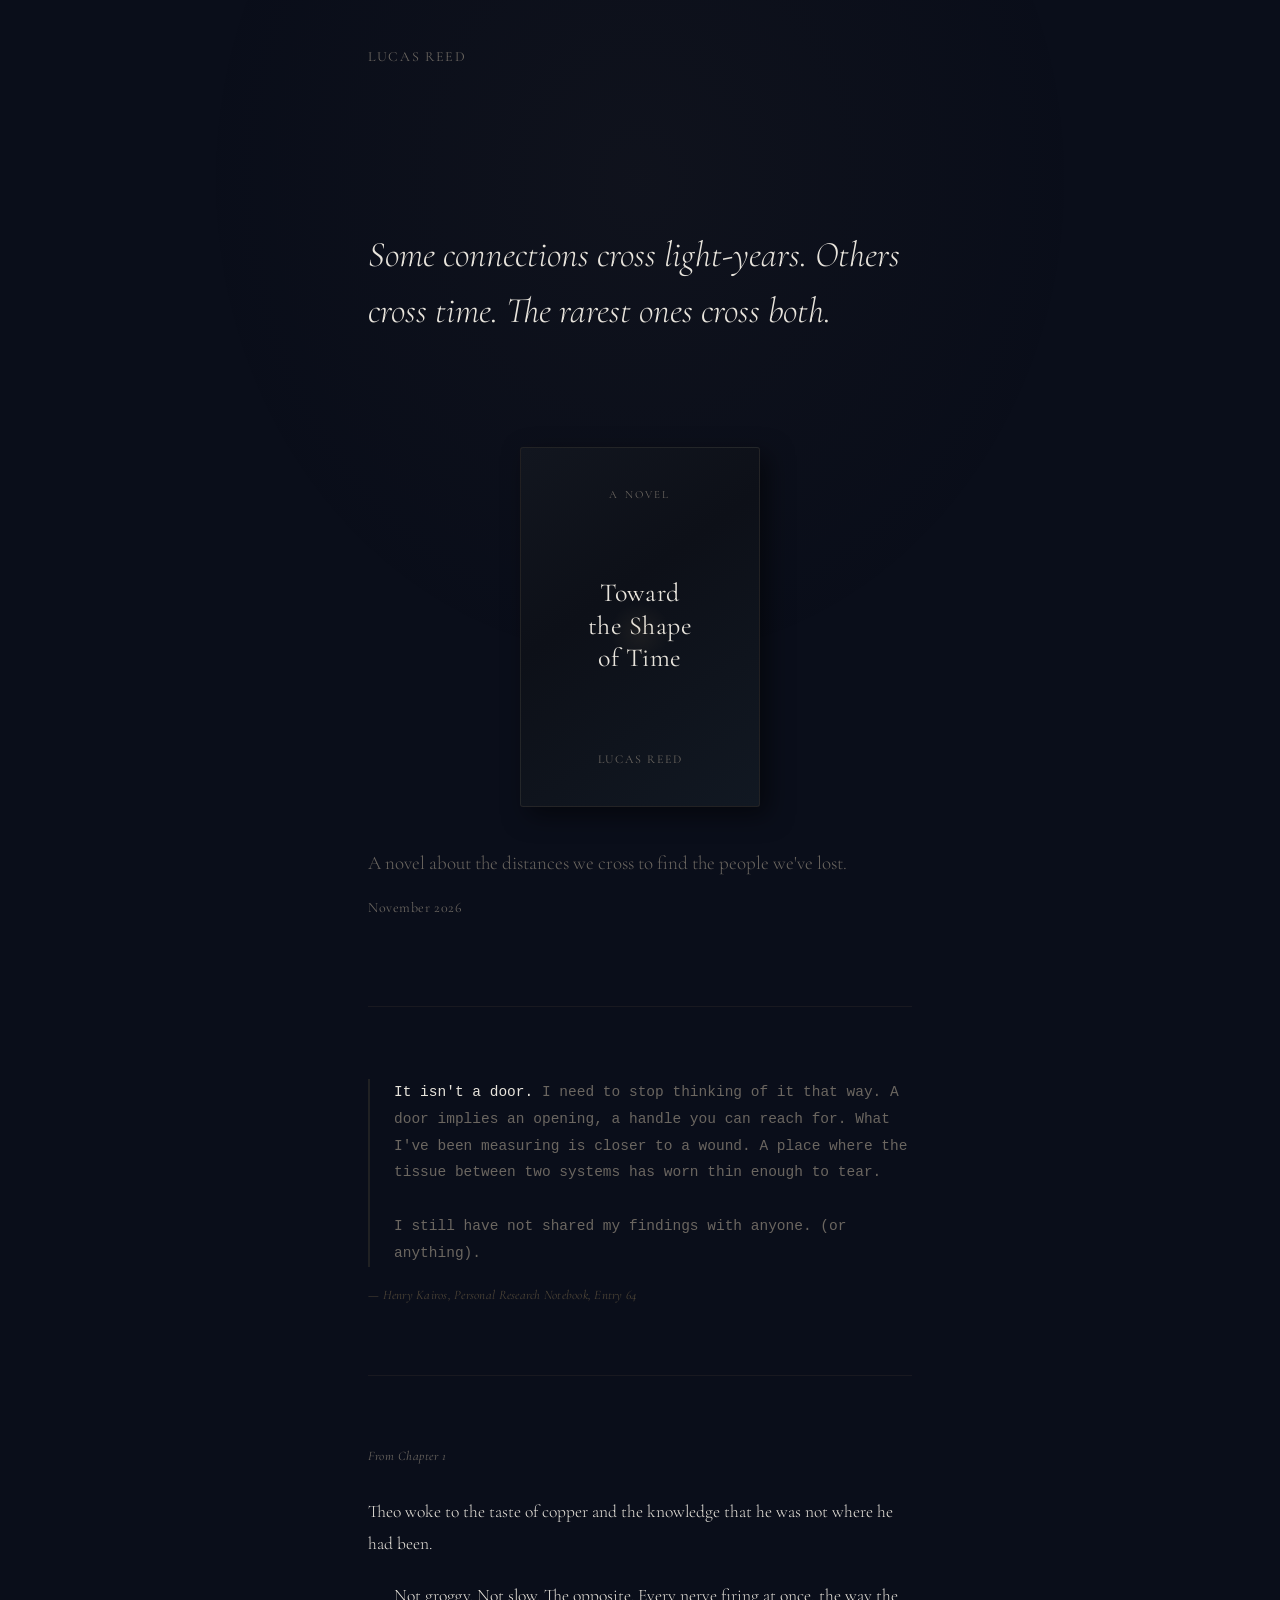
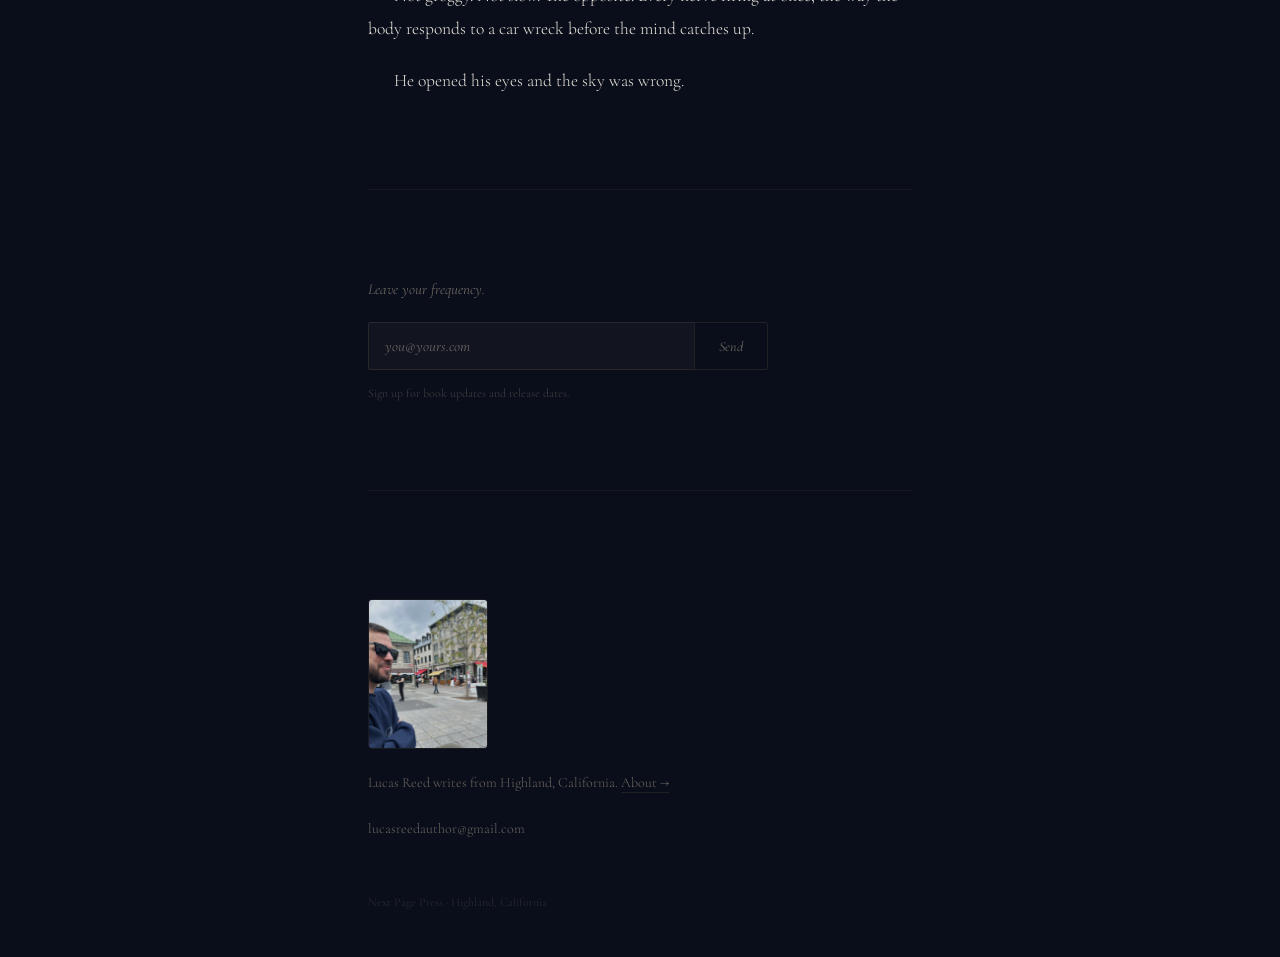
==== index.html @ d23e8638 "Remove chapter 1, update release to November 2026" ====
<!DOCTYPE html>
<html lang="en">
<head>
<meta charset="UTF-8">
<meta name="viewport" content="width=device-width, initial-scale=1.0">
<title>Lucas Reed</title>
<meta name="description" content="Toward the Shape of Time. A novel about the distances we cross to find the people we've lost. Coming November 2026.">
<meta property="og:title" content="Lucas Reed — Toward the Shape of Time">
<meta property="og:description" content="A novel about the distances we cross to find the people we've lost.">
<meta property="og:type" content="website">
<meta property="og:url" content="https://www.lucasreedbooks.com">
<link rel="icon" href="favicon.ico">
<!-- Google Analytics -->
<script async src="https://www.googletagmanager.com/gtag/js?id=G-XXXXXXXXXX"></script>
<script>window.dataLayer=window.dataLayer||[];function gtag(){dataLayer.push(arguments)}gtag('js',new Date());gtag('config','G-XXXXXXXXXX');</script>
<link rel="preconnect" href="https://fonts.googleapis.com">
<link href="https://fonts.googleapis.com/css2?family=Cormorant+Garamond:ital,wght@0,300;0,400;0,500;0,600;1,300;1,400&display=swap" rel="stylesheet">
<style>
*{margin:0;padding:0;box-sizing:border-box}
:root{
  --bg:#0a0e1a;
  --text:#e8e4dc;
  --dim:#6b6660;
  --glow:rgba(201,169,110,.4);
  --serif:'Cormorant Garamond',Georgia,'Times New Roman',serif;
}
html{scroll-behavior:smooth}
body{
  background:var(--bg);
  color:var(--text);
  font-family:var(--serif);
  -webkit-font-smoothing:antialiased;
  min-height:100vh;
  overflow-x:hidden;
}

/* The sky — a faint radial warmth, like light pollution from a desert town */
body::before{
  content:'';
  position:fixed;
  inset:0;
  background:radial-gradient(ellipse at 50% 20%, rgba(201,169,110,.03) 0%, transparent 50%);
  pointer-events:none;
  z-index:0;
}

.page{
  position:relative;
  z-index:1;
  max-width:600px;
  margin:0 auto;
  padding:0 28px;
}

/* Signature — small, top-left, like it's written on the page */
.sig{
  padding:48px 0 0;
  font-size:14px;
  font-weight:400;
  letter-spacing:.12em;
  text-transform:uppercase;
  color:var(--dim);
}

/* The opening — arrives slowly */
.opening{
  padding:18vh 0 12vh;
}
.opening p{
  font-size:clamp(24px,3.8vw,36px);
  font-weight:300;
  font-style:italic;
  line-height:1.55;
  color:var(--text);
  opacity:0;
  transform:translateY(16px);
  animation:arrive 1.8s ease forwards;
}
@keyframes arrive{
  to{opacity:1;transform:translateY(0)}
}

/* The book — one sentence */
.book{
  padding:0 0 10vh;
}
.book-title{
  font-size:clamp(18px,2.4vw,22px);
  font-weight:500;
  letter-spacing:.06em;
  margin-bottom:16px;
  color:var(--text);
}
.book-line{
  font-size:clamp(16px,2vw,19px);
  font-weight:300;
  line-height:1.7;
  color:var(--dim);
}
.book-date{
  margin-top:20px;
  font-size:14px;
  font-weight:400;
  color:var(--dim);
  letter-spacing:.04em;
}

/* The fragment — Henry's notebook, found like a page left behind */
.fragment{
  padding:8vh 0;
  border-top:1px solid rgba(201,169,110,.08);
}
.notebook{
  font-family:'Courier New',Courier,monospace;
  font-size:clamp(12.5px,1.6vw,14.5px);
  line-height:1.85;
  color:var(--dim);
  padding-left:24px;
  border-left:2px solid rgba(201,169,110,.12);
  opacity:0;
  animation:arrive 2s ease 0.6s forwards;
}
.notebook em{
  font-style:normal;
  color:var(--text);
}
.notebook-attr{
  margin-top:20px;
  font-family:var(--serif);
  font-size:13px;
  font-style:italic;
  color:rgba(201,169,110,.35);
  letter-spacing:.02em;
}

/* The cover mockup */
.book-cover{
  display:flex;
  justify-content:center;
  margin-bottom:40px;
}
.cover-mock{
  width:240px;
  height:360px;
  background:linear-gradient(145deg, #12161f 0%, #0d1018 40%, #111822 100%);
  border:1px solid rgba(201,169,110,.1);
  border-radius:3px;
  display:flex;
  flex-direction:column;
  justify-content:center;
  align-items:center;
  text-align:center;
  padding:32px 24px;
  position:relative;
  overflow:hidden;
  box-shadow:8px 8px 24px rgba(0,0,0,.5), -2px -2px 8px rgba(201,169,110,.02);
}
.cover-top{
  font-size:11px;
  letter-spacing:.2em;
  text-transform:uppercase;
  color:var(--dim);
  margin-bottom:auto;
  padding-top:8px;
}
.cover-title{
  font-family:var(--serif);
  font-size:26px;
  font-weight:400;
  line-height:1.25;
  color:var(--text);
  letter-spacing:.02em;
}
.cover-author{
  font-size:12px;
  letter-spacing:.15em;
  text-transform:uppercase;
  color:var(--dim);
  margin-top:auto;
  padding-bottom:8px;
}
.cover-glow{
  position:absolute;
  bottom:40%;
  left:50%;
  transform:translateX(-50%);
  width:60px;
  height:60px;
  background:radial-gradient(circle, rgba(201,169,110,.08) 0%, transparent 70%);
  border-radius:50%;
  pointer-events:none;
}

/* The chapter — a taste */
.chapter{
  padding:8vh 0;
  border-top:1px solid rgba(201,169,110,.08);
}
.chapter-label{
  font-size:13px;
  font-style:italic;
  color:var(--dim);
  margin-bottom:32px;
  letter-spacing:.04em;
}
.chapter-text p{
  font-size:clamp(15px,1.9vw,17.5px);
  font-weight:300;
  line-height:1.85;
  color:var(--text);
  margin-bottom:20px;
  text-indent:1.5em;
}
.chapter-text p:first-child{
  text-indent:0;
}

/* The signal — email field */
.signal{
  padding:10vh 0;
  border-top:1px solid rgba(201,169,110,.08);
}
.signal-prompt{
  font-size:15px;
  font-style:italic;
  color:var(--dim);
  margin-bottom:24px;
}
.signal-form{
  display:flex;
  gap:0;
  max-width:400px;
}
.signal-form input{
  flex:1;
  padding:14px 16px;
  background:rgba(212,207,199,.04);
  border:1px solid rgba(201,169,110,.12);
  border-right:none;
  color:var(--text);
  font-family:var(--serif);
  font-size:15px;
  outline:none;
  border-radius:2px 0 0 2px;
  transition:border-color .3s;
}
.signal-form input::placeholder{
  color:var(--dim);
  font-style:italic;
}
.signal-form input:focus{
  border-color:var(--glow);
}
.signal-form button{
  padding:14px 24px;
  background:transparent;
  border:1px solid rgba(201,169,110,.12);
  color:var(--dim);
  font-family:var(--serif);
  font-size:14px;
  font-style:italic;
  cursor:pointer;
  border-radius:0 2px 2px 0;
  transition:all .3s;
  white-space:nowrap;
}
.signal-form button:hover{
  color:var(--text);
  border-color:var(--glow);
  background:rgba(201,169,110,.04);
}
.signal-note{
  margin-top:16px;
  font-size:12px;
  color:var(--dim);
  opacity:.5;
}

/* The ground — name and origin */
.ground{
  padding:12vh 0 6vh;
  border-top:1px solid rgba(201,169,110,.08);
}
.ground p{
  font-size:14px;
  font-weight:300;
  color:var(--dim);
  line-height:1.8;
}
.ground a{
  color:var(--dim);
  text-decoration:none;
  transition:color .3s;
}
.ground a:hover{
  color:var(--glow);
}

.author-photo{
  width:120px;
  height:150px;
  border-radius:4px;
  object-fit:cover;
  object-position:top;
  margin-bottom:16px;
  border:1px solid rgba(201,169,110,.1);
  opacity:.85;
}

/* Imprint */
.imprint{
  padding:0 0 48px;
  font-size:12px;
  color:var(--dim);
  opacity:.3;
}
.imprint a{
  color:var(--dim);
  text-decoration:none;
  transition:color .3s;
}
.imprint a:hover{
  color:var(--text);
  opacity:1;
}

/* Stars — subtle, a few fixed points of light */
.star{
  position:fixed;
  width:1px;
  height:1px;
  background:var(--text);
  border-radius:50%;
  opacity:0;
  animation:twinkle var(--d) ease-in-out infinite;
  pointer-events:none;
  z-index:0;
}
@keyframes twinkle{
  0%,100%{opacity:0}
  50%{opacity:var(--o)}
}

@media(max-width:600px){
  .page{padding:0 22px}
  .opening{padding:14vh 0 10vh}
  .sig{padding-top:32px}
  .notebook{padding-left:16px}
}
</style>
</head>
<body>

<!-- A few stars. Not many. Just enough to notice. -->
<div class="star" style="top:12%;left:23%;--d:4.2s;--o:.15"></div>
<div class="star" style="top:8%;left:67%;--d:5.8s;--o:.2"></div>
<div class="star" style="top:34%;left:82%;--d:3.9s;--o:.1"></div>
<div class="star" style="top:56%;left:11%;--d:6.5s;--o:.12"></div>
<div class="star" style="top:71%;left:91%;--d:4.7s;--o:.18"></div>
<div class="star" style="top:19%;left:45%;--d:7.1s;--o:.08"></div>
<div class="star" style="top:88%;left:34%;--d:5.3s;--o:.14"></div>
<div class="star" style="top:43%;left:56%;--d:8.2s;--o:.06"></div>

<div class="page">

  <div class="sig">Lucas Reed</div>

  <div class="opening">
    <p>Some connections cross light-years. Others cross time. The rarest ones cross both.</p>
  </div>

  <div class="book">
    <div class="book-cover">
      <div class="cover-mock">
        <div class="cover-top">A Novel</div>
        <div class="cover-title">Toward<br>the Shape<br>of Time</div>
        <div class="cover-author">Lucas Reed</div>
        <div class="cover-glow"></div>
      </div>
    </div>
    <div class="book-line">A novel about the distances we cross to find the people we've lost.</div>
    <div class="book-date">November 2026</div>
  </div>

  <div class="fragment">
    <div class="notebook">
      <em>It isn't a door.</em> I need to stop thinking of it that way. A door implies an opening, a handle you can reach for. What I've been measuring is closer to a wound. A place where the tissue between two systems has worn thin enough to tear.<br><br>
      I still have not shared my findings with anyone. (or anything).
    </div>
    <div class="notebook-attr">— Henry Kairos, Personal Research Notebook, Entry 64</div>
  </div>

  <div class="chapter">
    <div class="chapter-label">From Chapter 1</div>
    <div class="chapter-text">
      <p>Theo woke to the taste of copper and the knowledge that he was not where he had been.</p>
      <p>Not groggy. Not slow. The opposite. Every nerve firing at once, the way the body responds to a car wreck before the mind catches up.</p>
      <p>He opened his eyes and the sky was wrong.</p>
    </div>

  </div>

  <div class="signal" id="signal">
    <div class="signal-prompt">Leave your frequency.</div>
    <form class="signal-form" action="https://formspree.io/f/xqeypwqz" method="POST">
      <input type="email" name="email" placeholder="you@yours.com" required>
      <input type="hidden" name="_subject" value="New signal — lucasreedbooks.com">
      <button type="submit">Send</button>
    </form>
    <div class="signal-note">Sign up for book updates and release dates.</div>
  </div>

  <div class="ground">
    <img src="author.jpg" alt="Lucas Reed" class="author-photo">
    <p>Lucas Reed writes from Highland, California. <a href="about.html" style="color:var(--dim);border-bottom:1px solid rgba(201,169,110,.12);text-decoration:none;padding-bottom:1px;transition:all .3s">About &rarr;</a></p>
    <p style="margin-top:20px"><a href="mailto:lucasreedauthor@gmail.com">lucasreedauthor@gmail.com</a></p>
  </div>

  <div class="imprint">
    <a href="https://www.nextpageco.com">Next Page Press</a> · Highland, California
  </div>

</div>

</body>
</html>
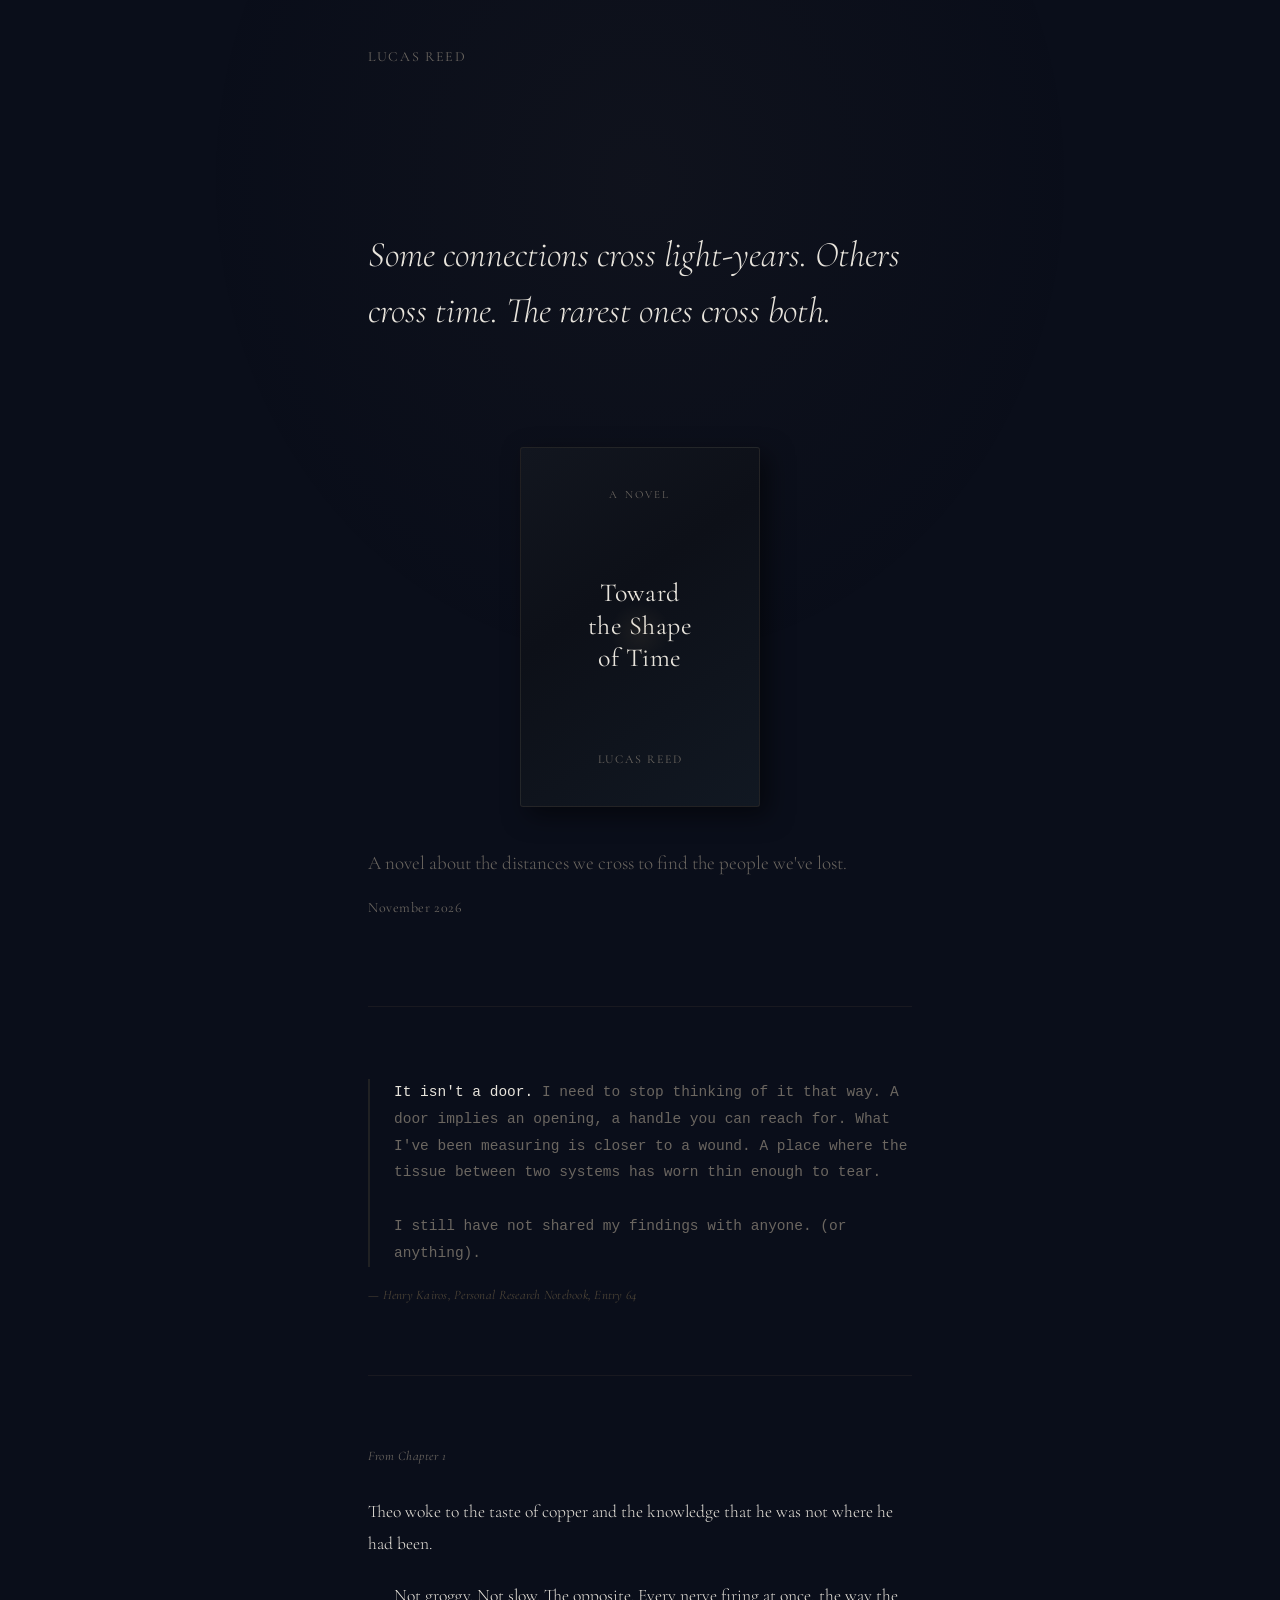
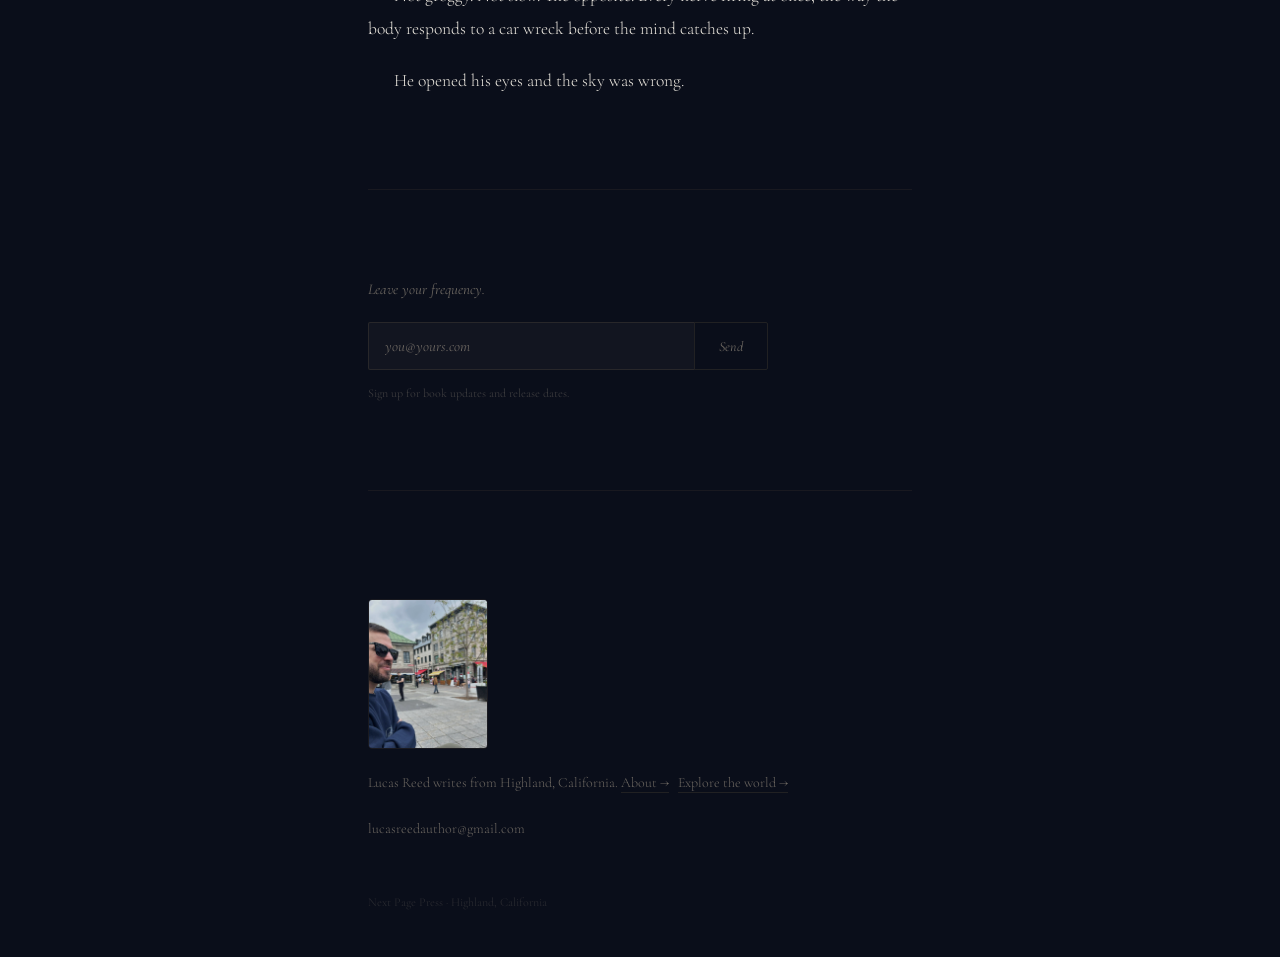
==== commit c950b8f8: "Add Explore the world link to homepage" ====
--- a/index.html
+++ b/index.html
@@ -412,7 +412,7 @@
 
   <div class="ground">
     <img src="author.jpg" alt="Lucas Reed" class="author-photo">
-    <p>Lucas Reed writes from Highland, California. <a href="about.html" style="color:var(--dim);border-bottom:1px solid rgba(201,169,110,.12);text-decoration:none;padding-bottom:1px;transition:all .3s">About &rarr;</a></p>
+    <p>Lucas Reed writes from Highland, California. <a href="about.html" style="color:var(--dim);border-bottom:1px solid rgba(201,169,110,.12);text-decoration:none;padding-bottom:1px;transition:all .3s">About &rarr;</a> &nbsp; <a href="world/" style="color:var(--dim);border-bottom:1px solid rgba(201,169,110,.12);text-decoration:none;padding-bottom:1px;transition:all .3s">Explore the world &rarr;</a></p>
     <p style="margin-top:20px"><a href="mailto:lucasreedauthor@gmail.com">lucasreedauthor@gmail.com</a></p>
   </div>
 
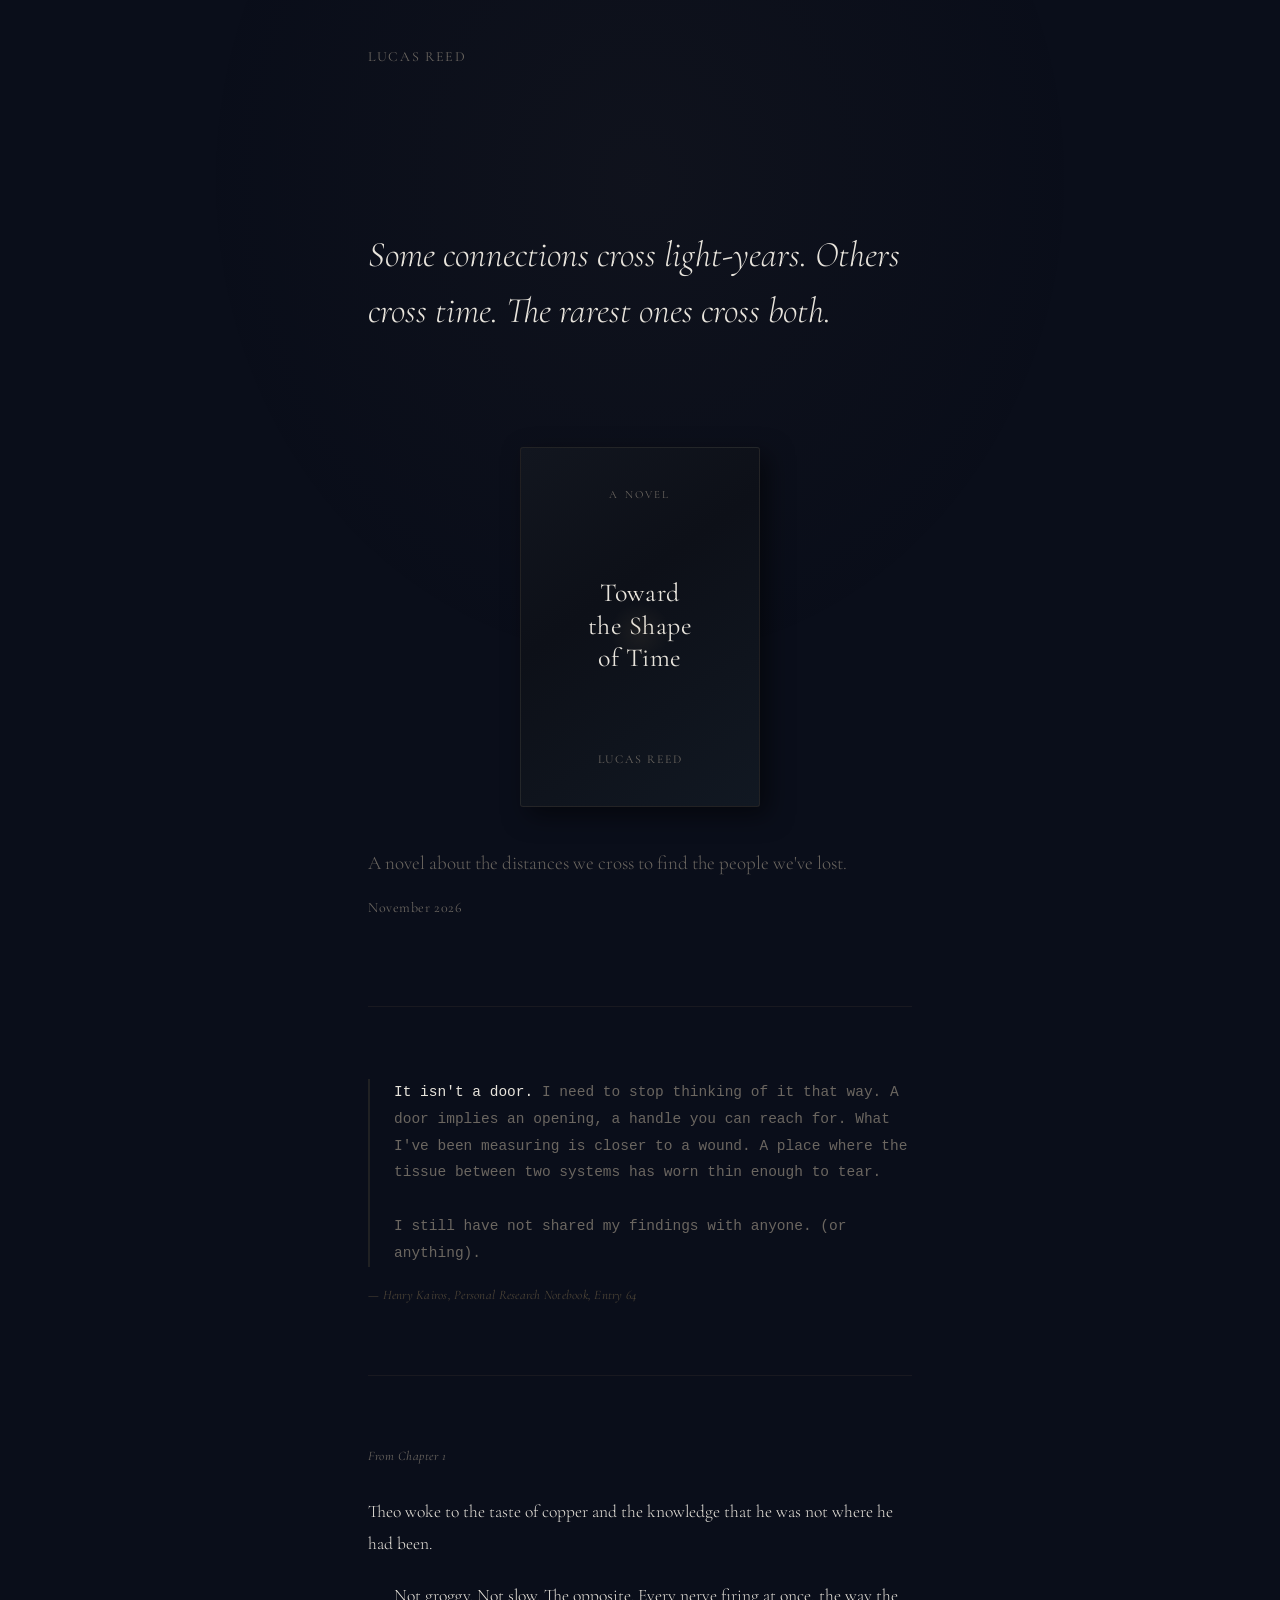
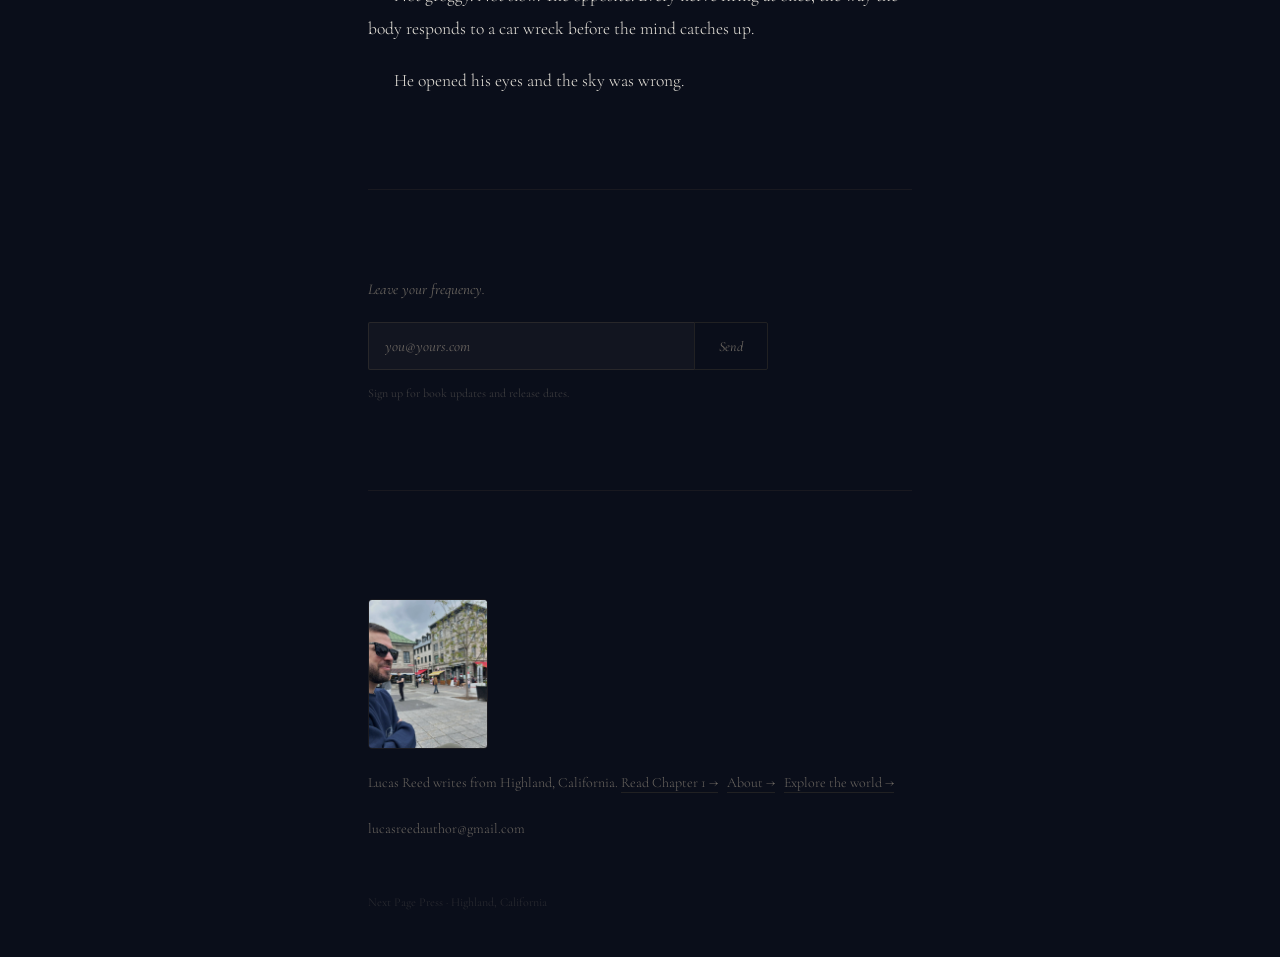
==== commit 03ffc46b: "Add full Chapter 1 page" ====
--- a/index.html
+++ b/index.html
@@ -412,7 +412,7 @@
 
   <div class="ground">
     <img src="author.jpg" alt="Lucas Reed" class="author-photo">
-    <p>Lucas Reed writes from Highland, California. <a href="about.html" style="color:var(--dim);border-bottom:1px solid rgba(201,169,110,.12);text-decoration:none;padding-bottom:1px;transition:all .3s">About &rarr;</a> &nbsp; <a href="world/" style="color:var(--dim);border-bottom:1px solid rgba(201,169,110,.12);text-decoration:none;padding-bottom:1px;transition:all .3s">Explore the world &rarr;</a></p>
+    <p>Lucas Reed writes from Highland, California. <a href="chapter1.html" style="color:var(--dim);border-bottom:1px solid rgba(201,169,110,.12);text-decoration:none;padding-bottom:1px;transition:all .3s">Read Chapter 1 &rarr;</a> &nbsp; <a href="about.html" style="color:var(--dim);border-bottom:1px solid rgba(201,169,110,.12);text-decoration:none;padding-bottom:1px;transition:all .3s">About &rarr;</a> &nbsp; <a href="world/" style="color:var(--dim);border-bottom:1px solid rgba(201,169,110,.12);text-decoration:none;padding-bottom:1px;transition:all .3s">Explore the world &rarr;</a></p>
     <p style="margin-top:20px"><a href="mailto:lucasreedauthor@gmail.com">lucasreedauthor@gmail.com</a></p>
   </div>
 
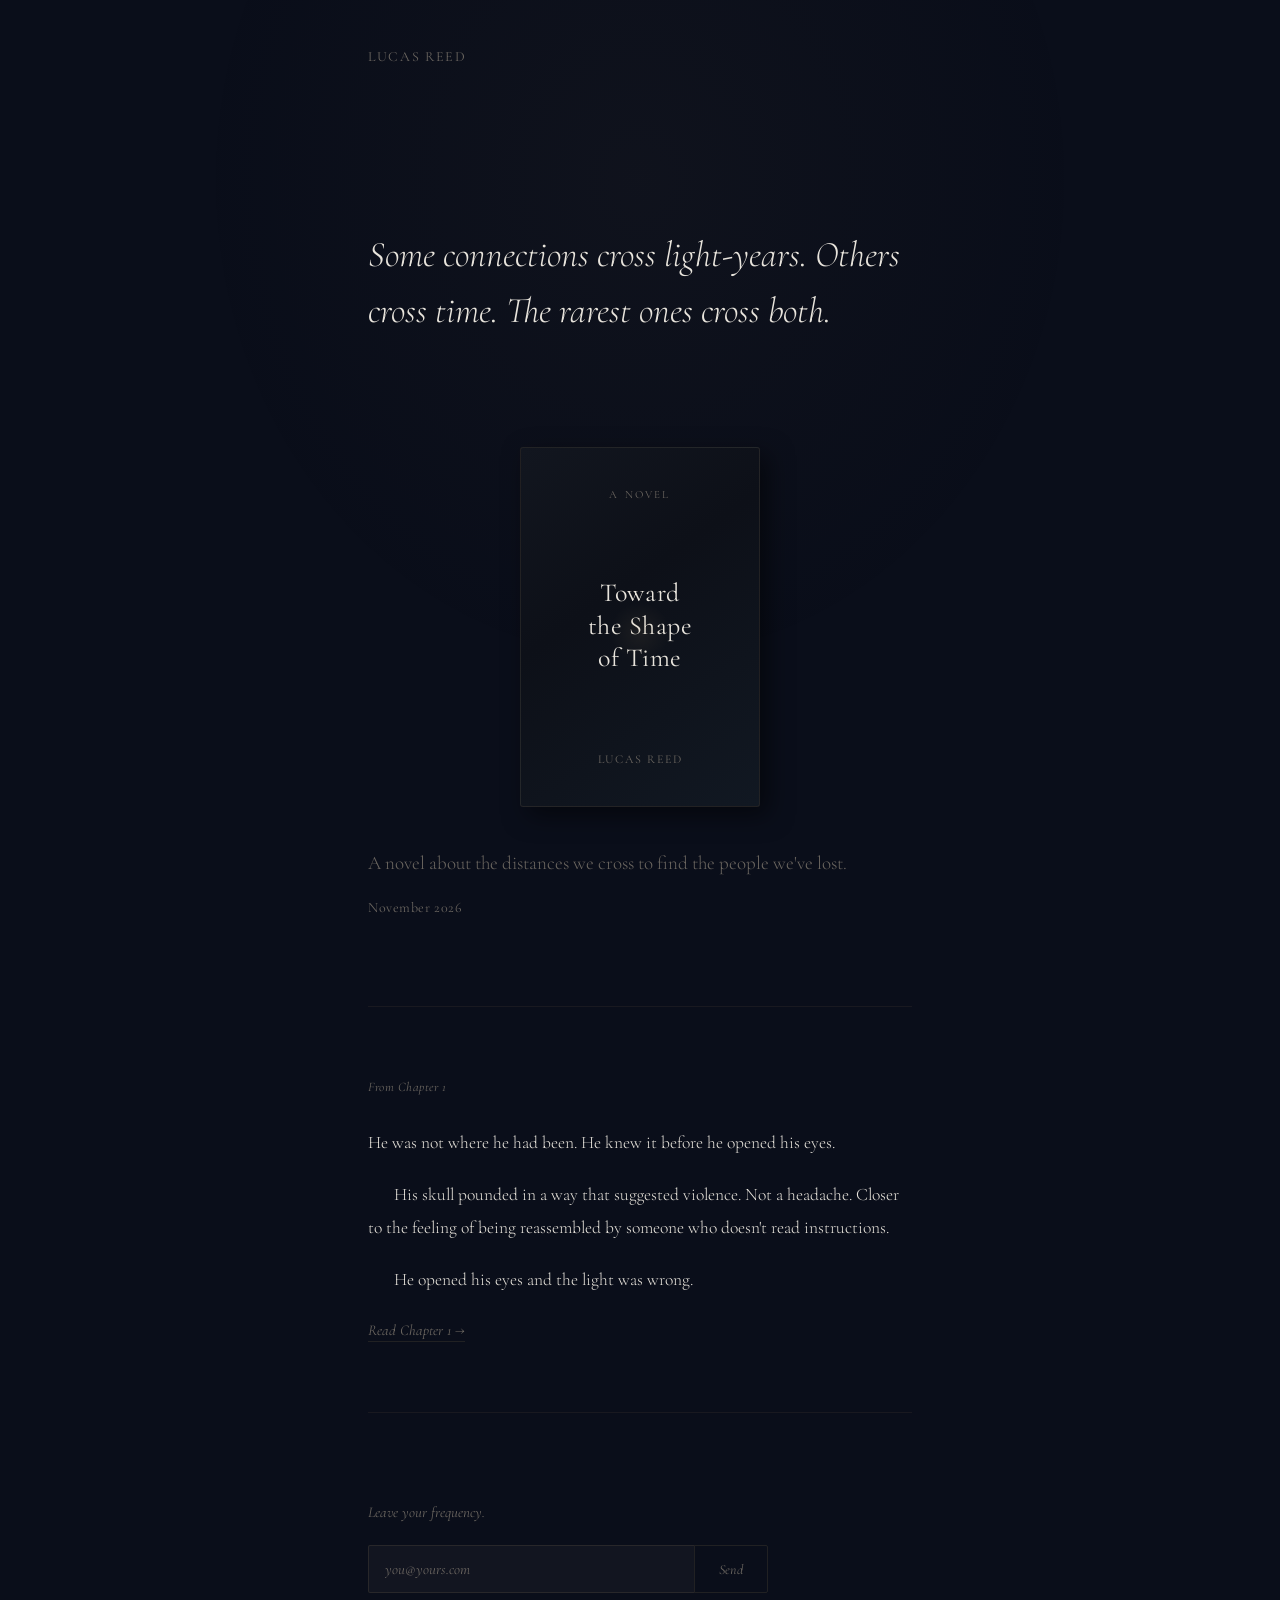
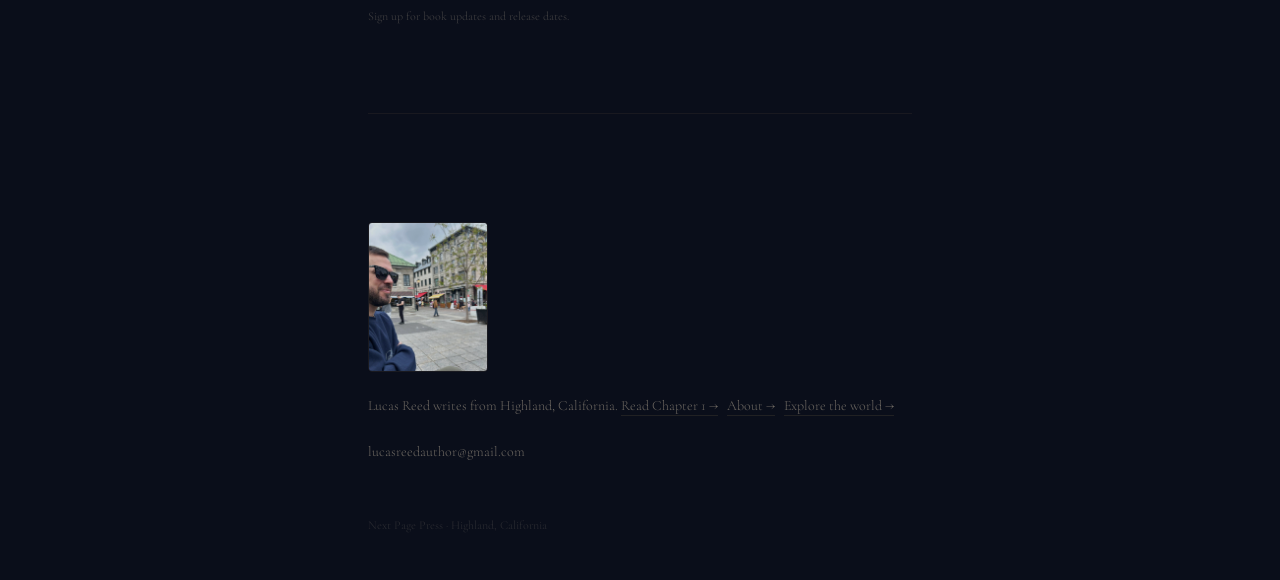
==== commit f604dd41: "Update homepage excerpt to V5, remove notebook entry, update about page date to Nov 2026, add newsle" ====
--- a/index.html
+++ b/index.html
@@ -382,22 +382,14 @@
     <div class="book-date">November 2026</div>
   </div>
 
-  <div class="fragment">
-    <div class="notebook">
-      <em>It isn't a door.</em> I need to stop thinking of it that way. A door implies an opening, a handle you can reach for. What I've been measuring is closer to a wound. A place where the tissue between two systems has worn thin enough to tear.<br><br>
-      I still have not shared my findings with anyone. (or anything).
-    </div>
-    <div class="notebook-attr">— Henry Kairos, Personal Research Notebook, Entry 64</div>
-  </div>
-
   <div class="chapter">
     <div class="chapter-label">From Chapter 1</div>
     <div class="chapter-text">
-      <p>Theo woke to the taste of copper and the knowledge that he was not where he had been.</p>
-      <p>Not groggy. Not slow. The opposite. Every nerve firing at once, the way the body responds to a car wreck before the mind catches up.</p>
-      <p>He opened his eyes and the sky was wrong.</p>
+      <p>He was not where he had been. He knew it before he opened his eyes.</p>
+      <p>His skull pounded in a way that suggested violence. Not a headache. Closer to the feeling of being reassembled by someone who doesn't read instructions.</p>
+      <p>He opened his eyes and the light was wrong.</p>
     </div>
-
+    <div style="margin-top:24px"><a href="chapter1.html" style="font-size:15px;font-style:italic;color:var(--dim);text-decoration:none;border-bottom:1px solid rgba(201,169,110,.12);padding-bottom:2px;transition:all .3s">Read Chapter 1 &rarr;</a></div>
   </div>
 
   <div class="signal" id="signal">
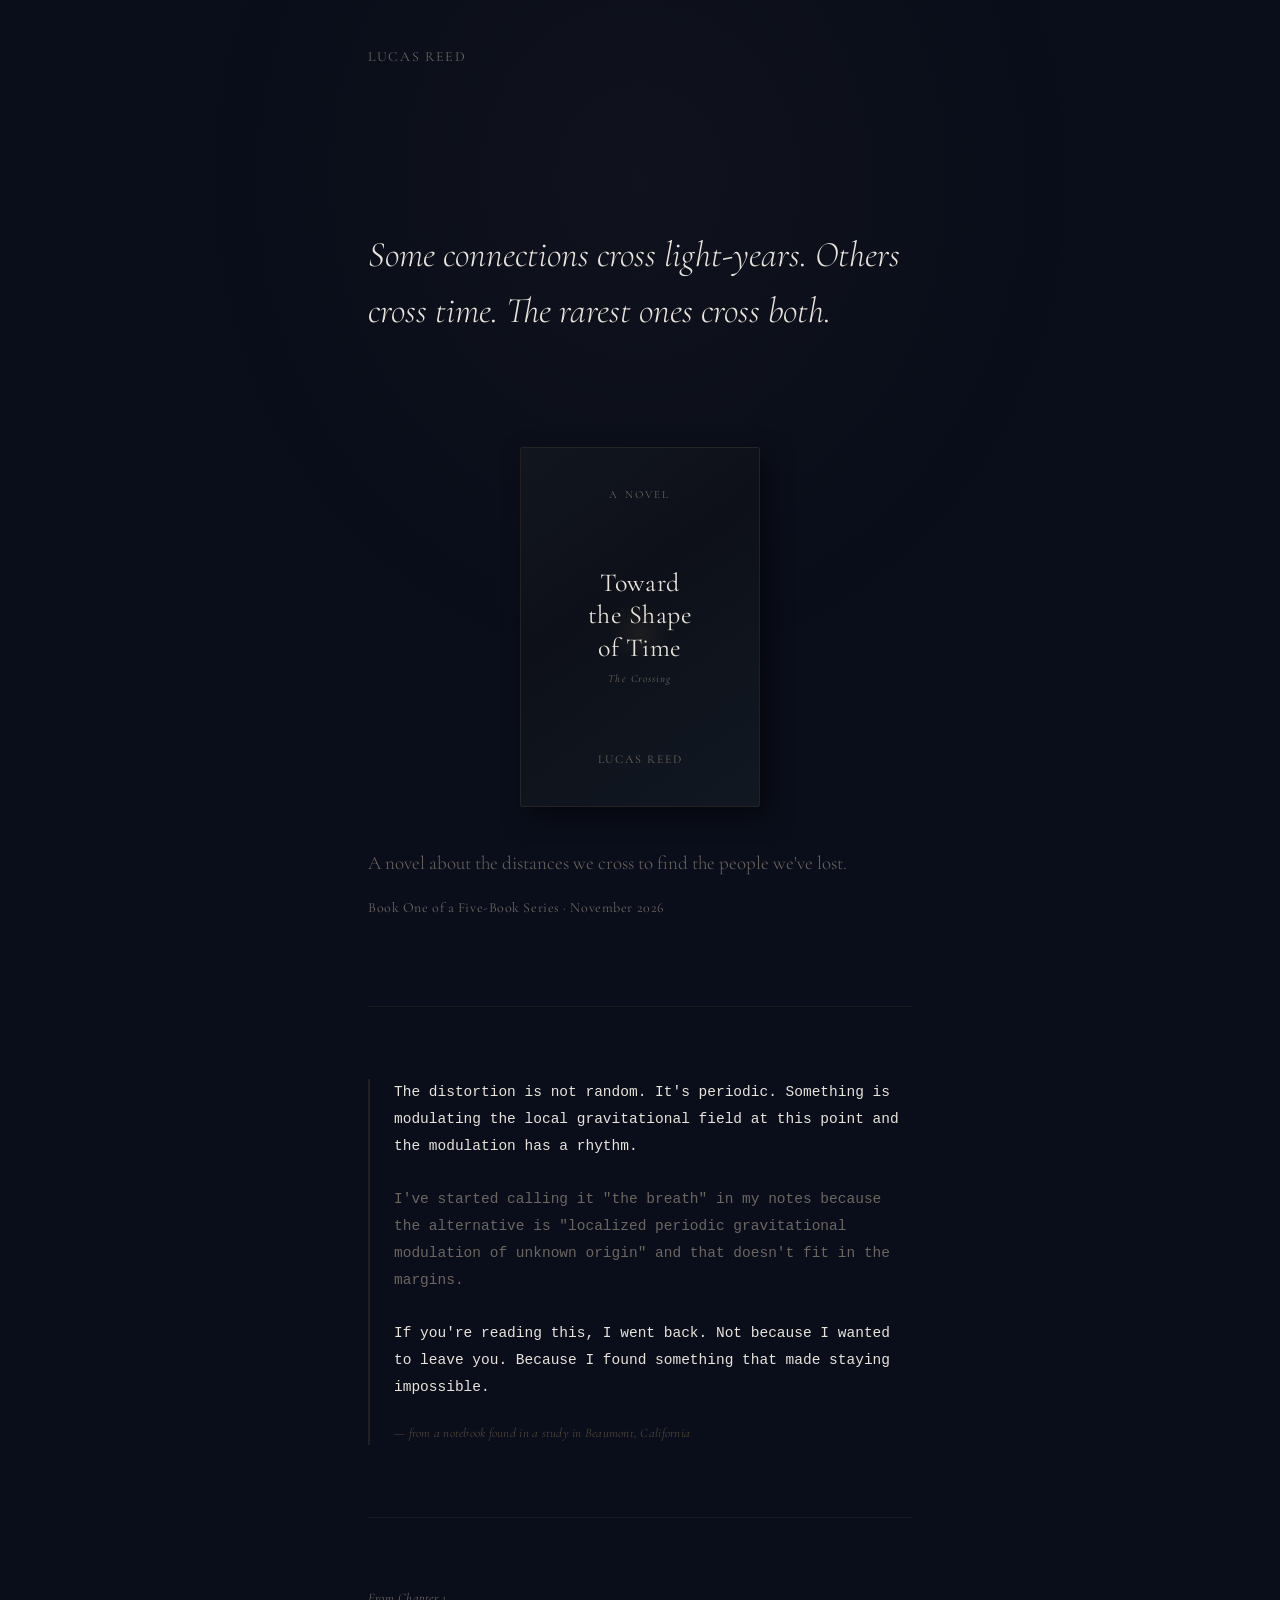
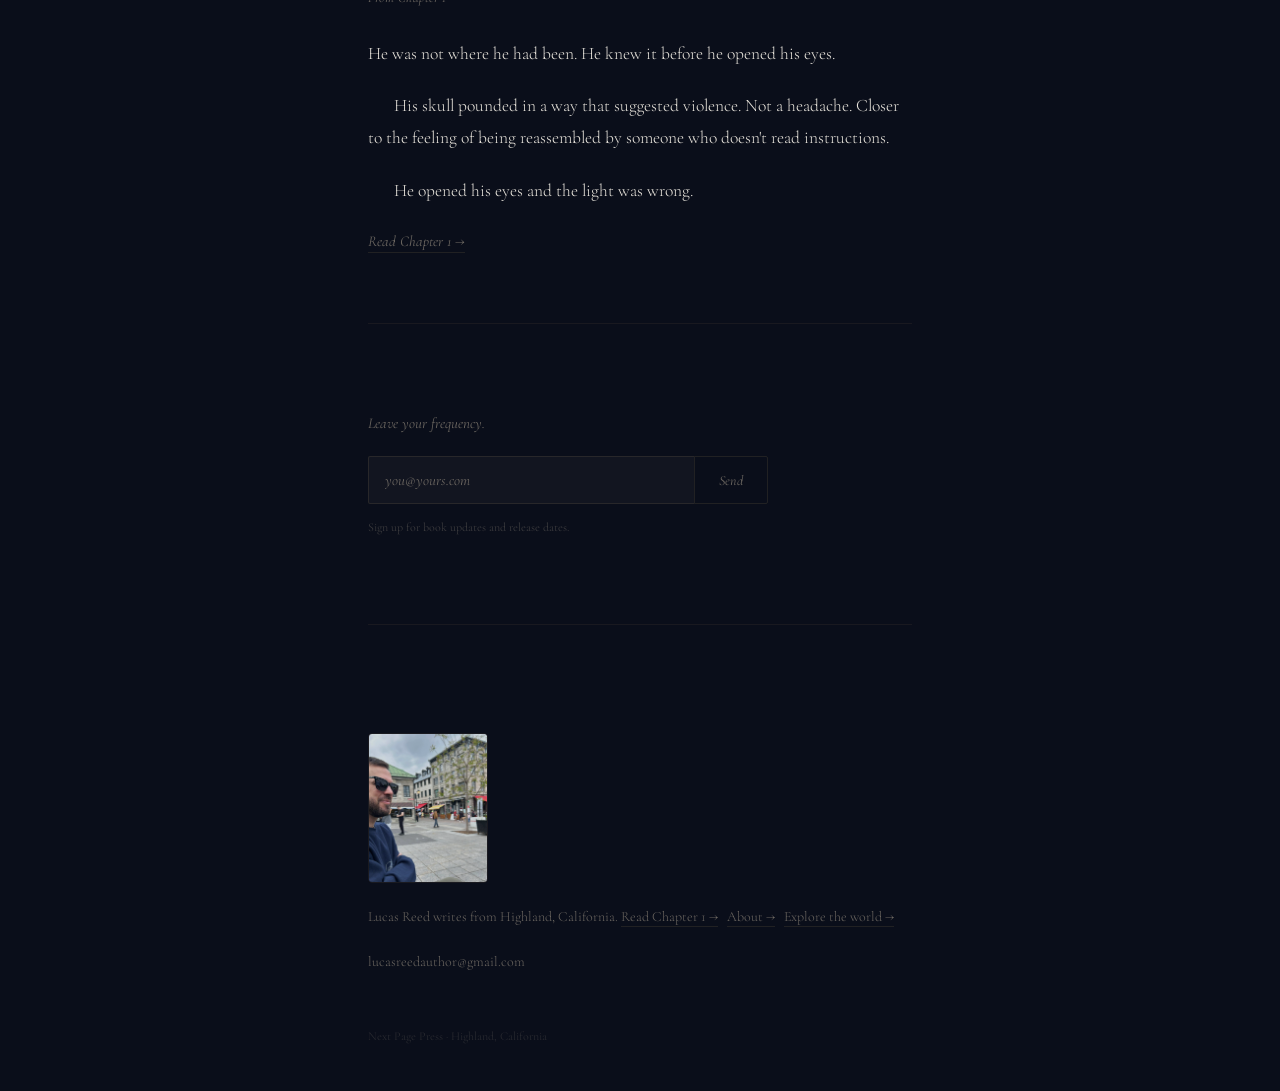
==== commit 9c165010: "Update for V5: The Crossing subtitle, series info, notebook fragment, book titles" ====
--- a/index.html
+++ b/index.html
@@ -4,7 +4,7 @@
 <meta charset="UTF-8">
 <meta name="viewport" content="width=device-width, initial-scale=1.0">
 <title>Lucas Reed</title>
-<meta name="description" content="Toward the Shape of Time. A novel about the distances we cross to find the people we've lost. Coming November 2026.">
+<meta name="description" content="Toward the Shape of Time: The Crossing. A novel about the distances we cross to find the people we've lost. Coming November 2026.">
 <meta property="og:title" content="Lucas Reed — Toward the Shape of Time">
 <meta property="og:description" content="A novel about the distances we cross to find the people we've lost.">
 <meta property="og:type" content="website">
@@ -374,12 +374,22 @@
       <div class="cover-mock">
         <div class="cover-top">A Novel</div>
         <div class="cover-title">Toward<br>the Shape<br>of Time</div>
+        <div style="font-size:11px;letter-spacing:.1em;color:var(--dim);margin-top:8px;font-style:italic">The Crossing</div>
         <div class="cover-author">Lucas Reed</div>
         <div class="cover-glow"></div>
       </div>
     </div>
     <div class="book-line">A novel about the distances we cross to find the people we've lost.</div>
-    <div class="book-date">November 2026</div>
+    <div class="book-date">Book One of a Five-Book Series &middot; November 2026</div>
+  </div>
+
+  <div class="fragment">
+    <div class="notebook">
+      <em>The distortion is not random. It's periodic. Something is modulating the local gravitational field at this point and the modulation has a rhythm.</em><br><br>
+      I've started calling it "the breath" in my notes because the alternative is "localized periodic gravitational modulation of unknown origin" and that doesn't fit in the margins.<br><br>
+      <em>If you're reading this, I went back. Not because I wanted to leave you. Because I found something that made staying impossible.</em>
+      <div class="notebook-attr">&mdash; from a notebook found in a study in Beaumont, California</div>
+    </div>
   </div>
 
   <div class="chapter">
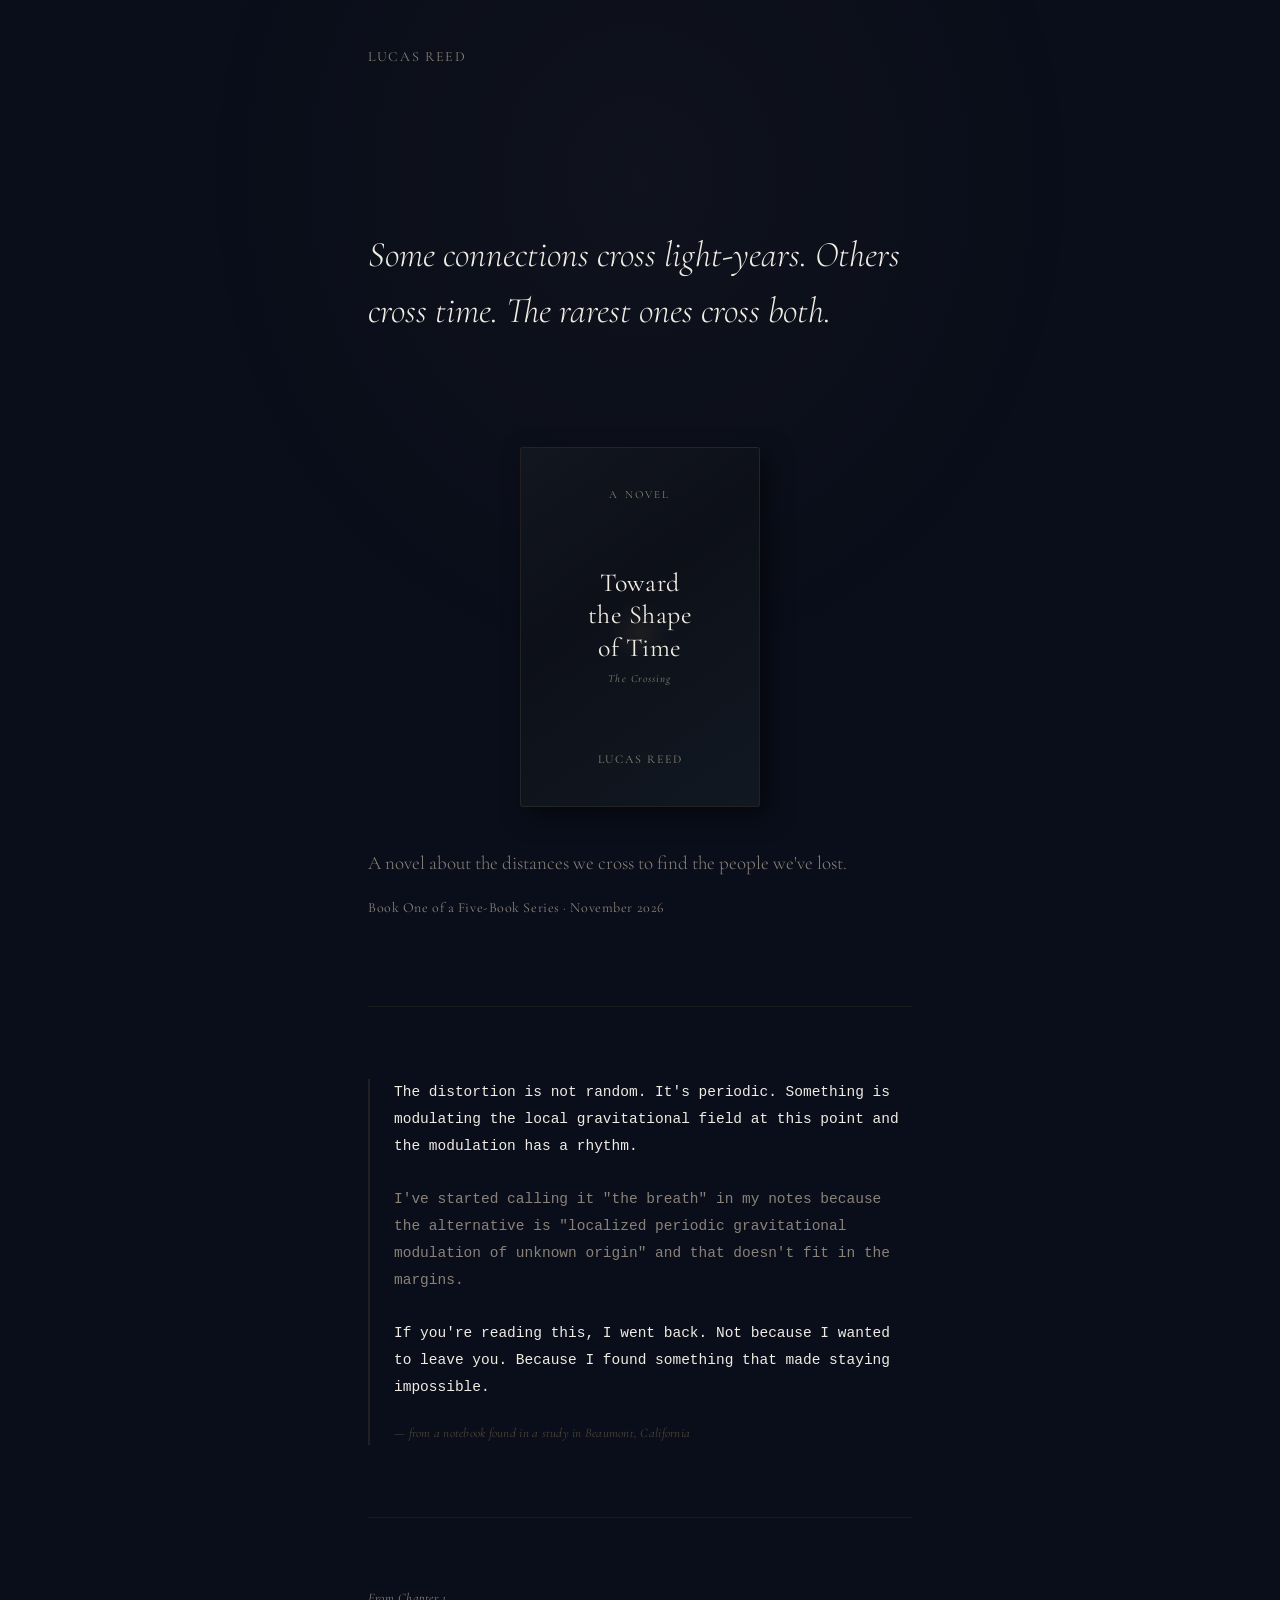
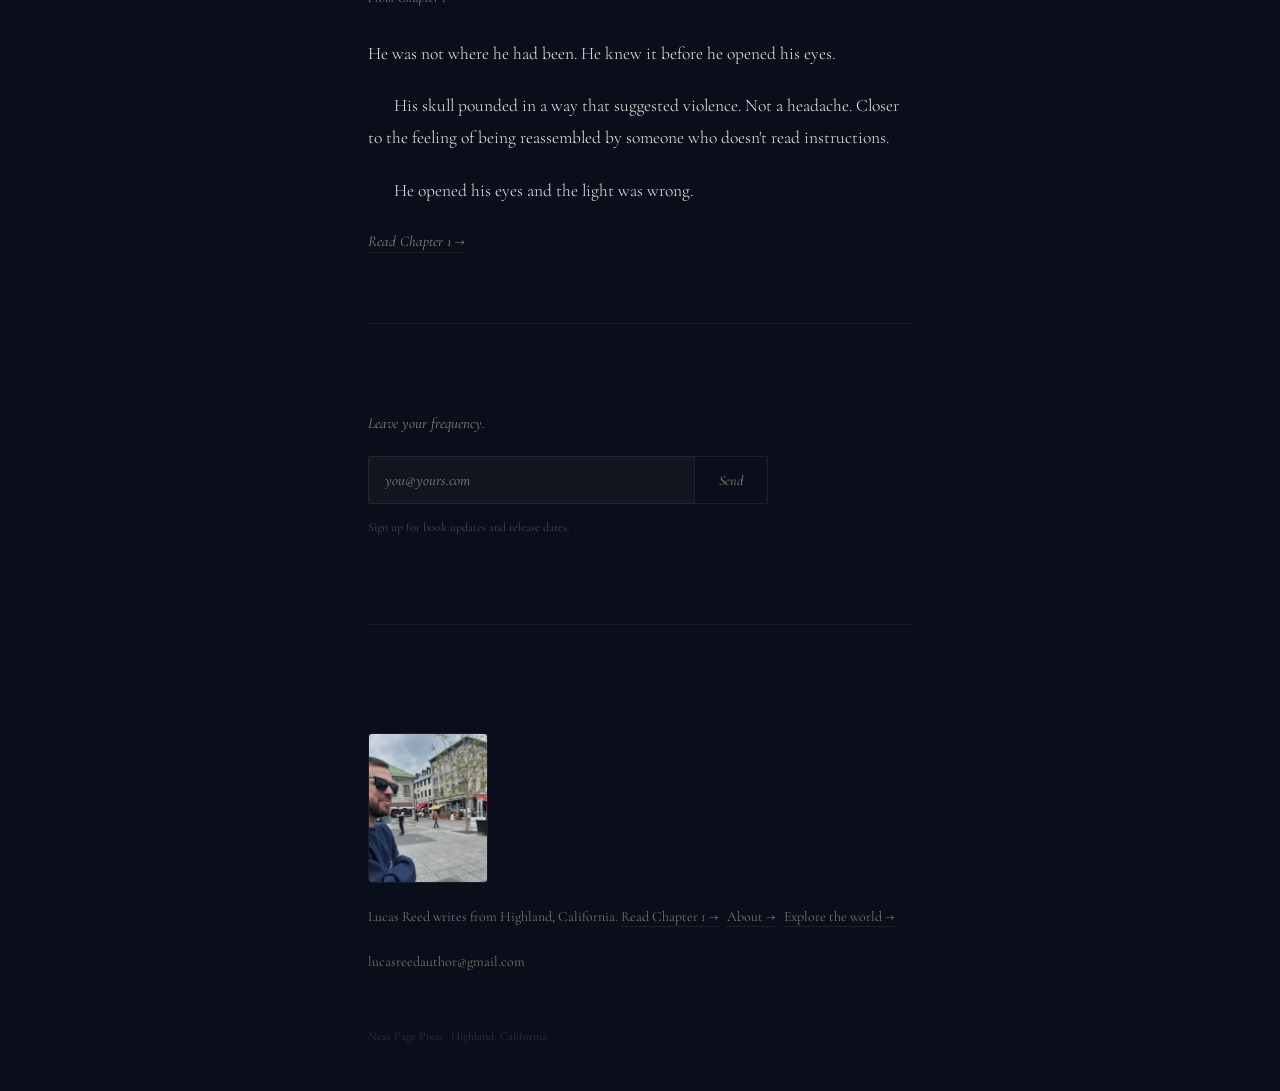
==== commit e28a5d6a: "Increase text contrast for readability on dark background" ====
--- a/index.html
+++ b/index.html
@@ -19,8 +19,8 @@
 *{margin:0;padding:0;box-sizing:border-box}
 :root{
   --bg:#0a0e1a;
-  --text:#e8e4dc;
-  --dim:#6b6660;
+  --text:#f0ece4;
+  --dim:#8a8278;
   --glow:rgba(201,169,110,.4);
   --serif:'Cormorant Garamond',Georgia,'Times New Roman',serif;
 }
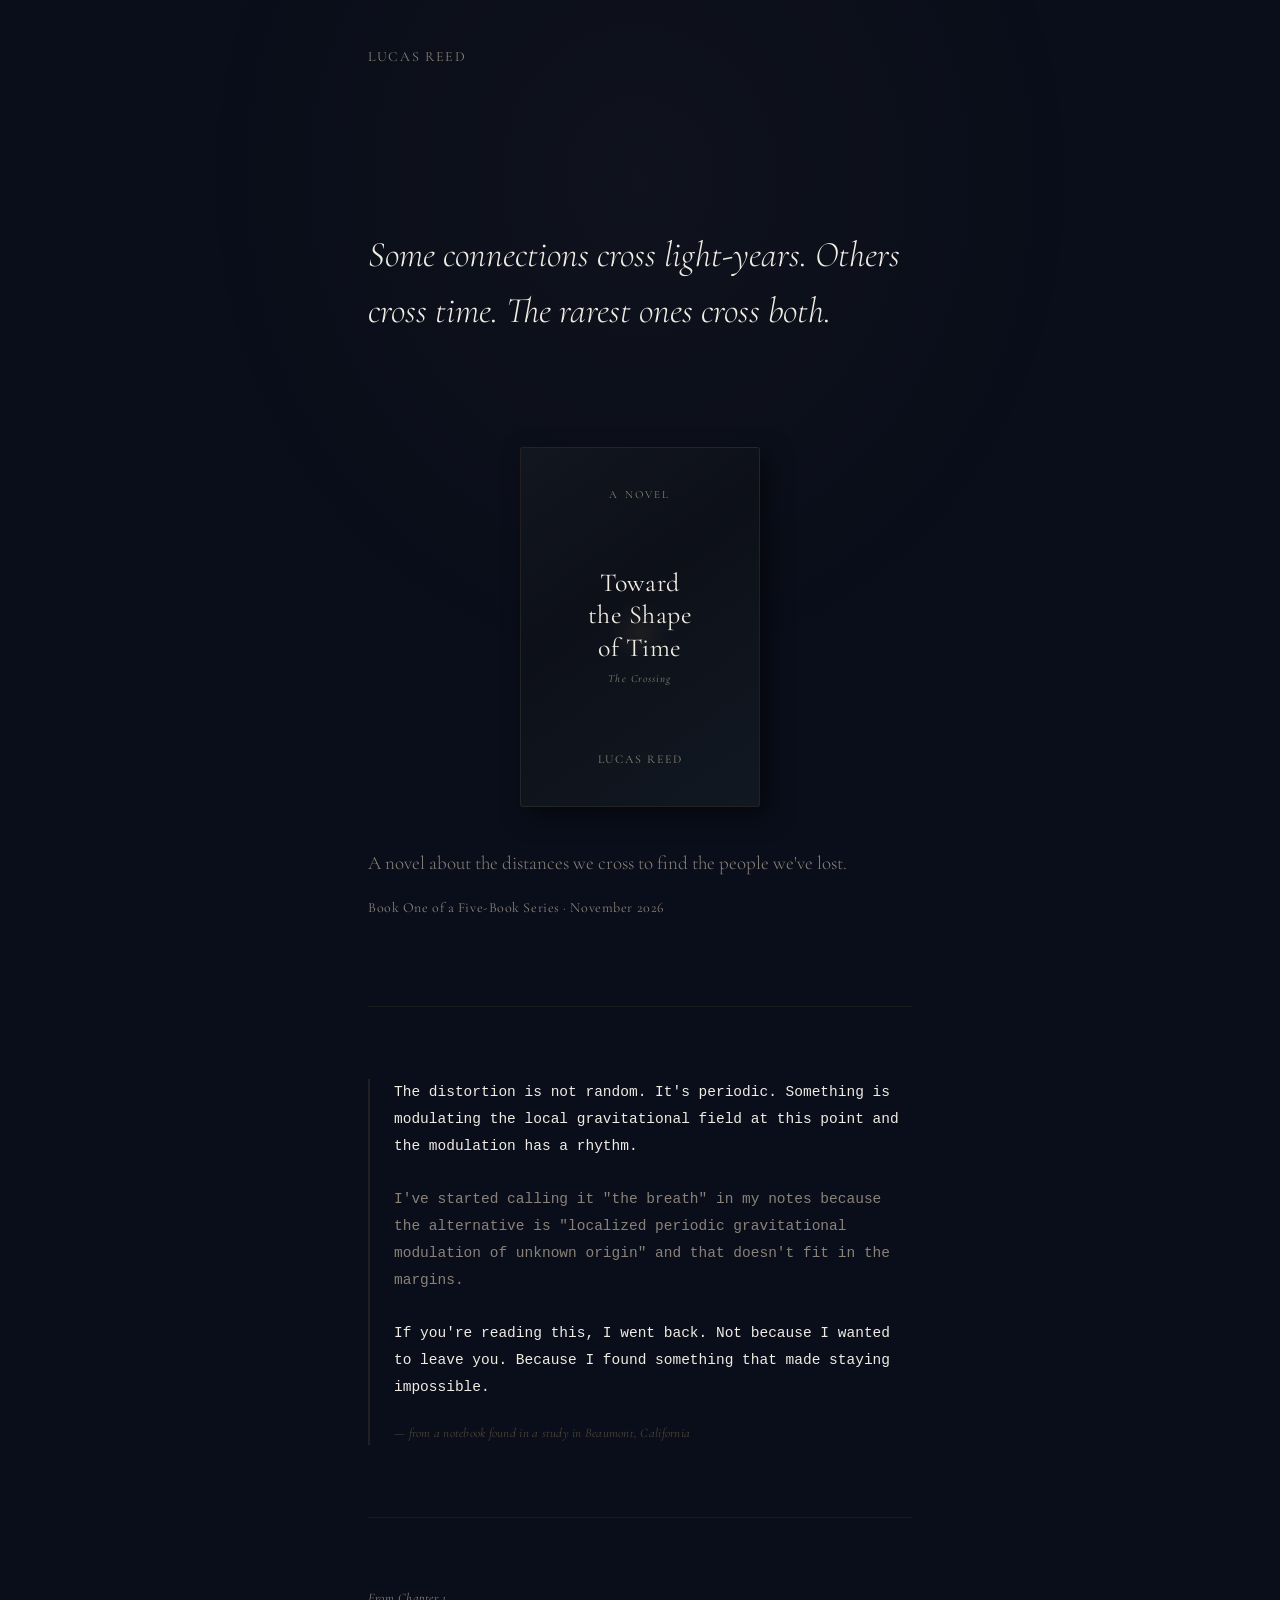
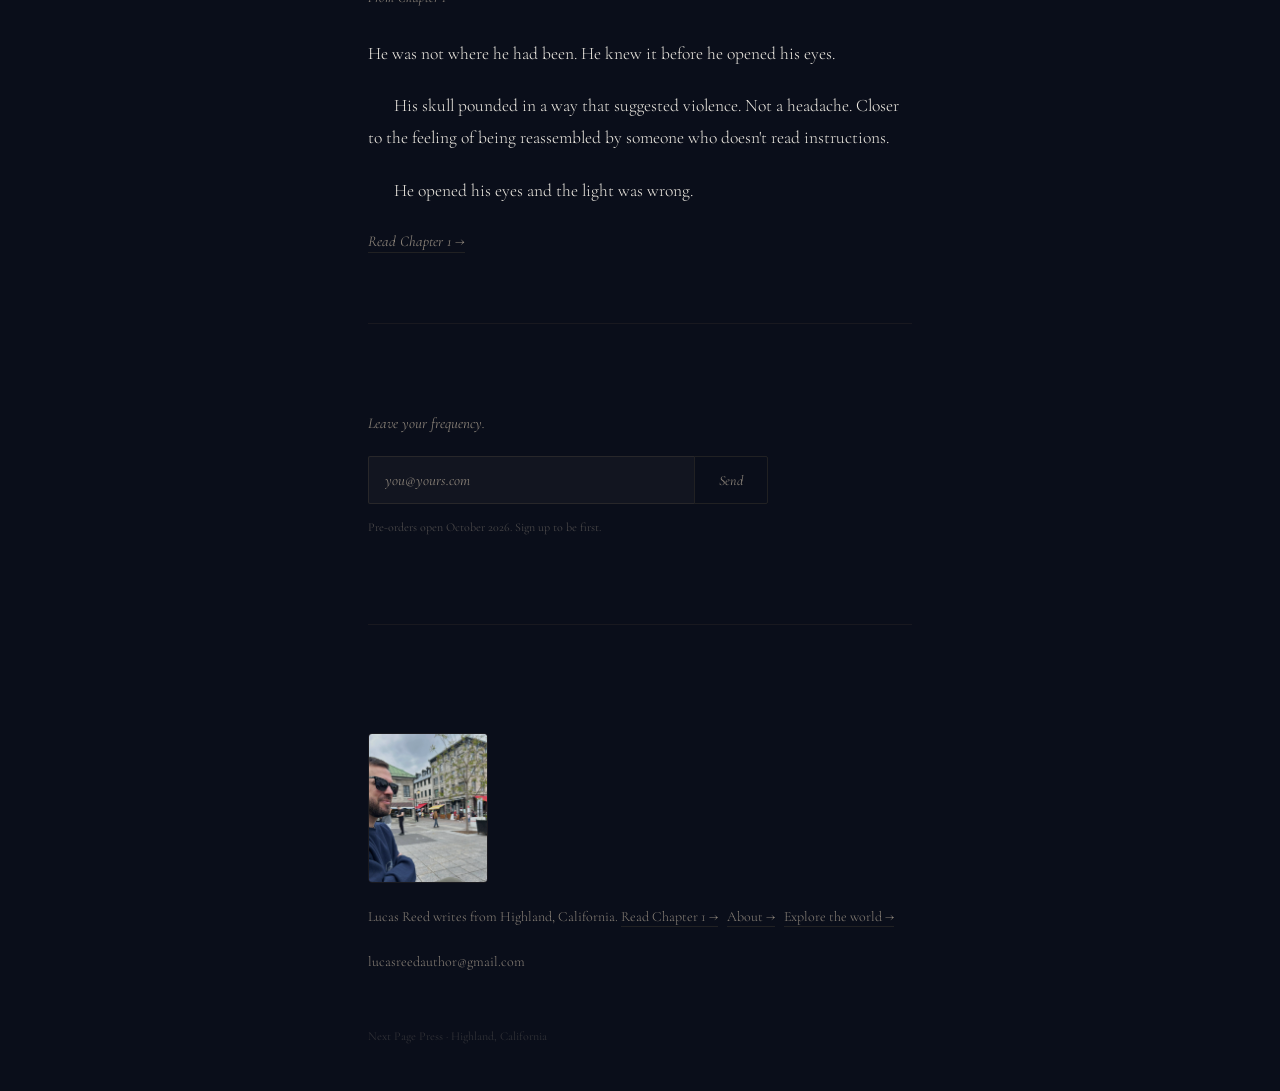
==== commit c4a77daf: "Add pre-order October 2026 line under email signup" ====
--- a/index.html
+++ b/index.html
@@ -409,7 +409,7 @@
       <input type="hidden" name="_subject" value="New signal — lucasreedbooks.com">
       <button type="submit">Send</button>
     </form>
-    <div class="signal-note">Sign up for book updates and release dates.</div>
+    <div class="signal-note">Pre-orders open October 2026. Sign up to be first.</div>
   </div>
 
   <div class="ground">
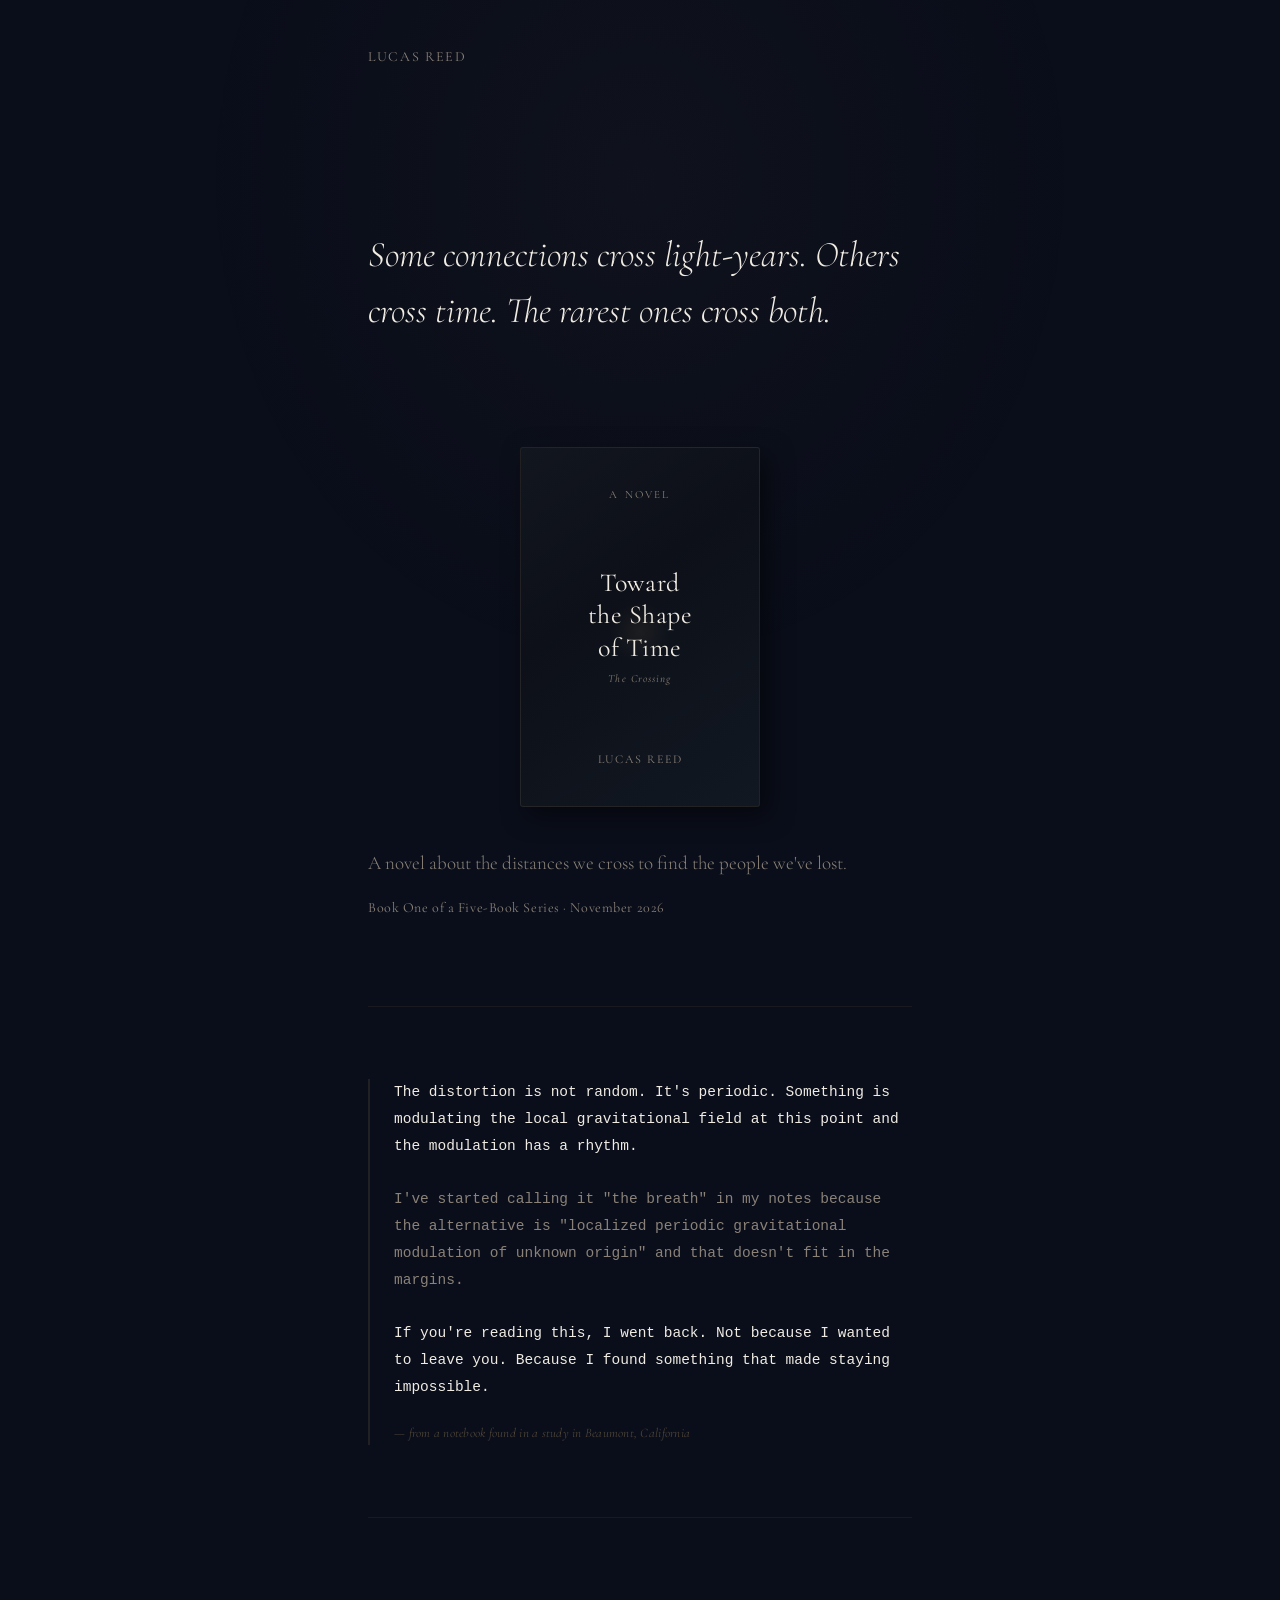
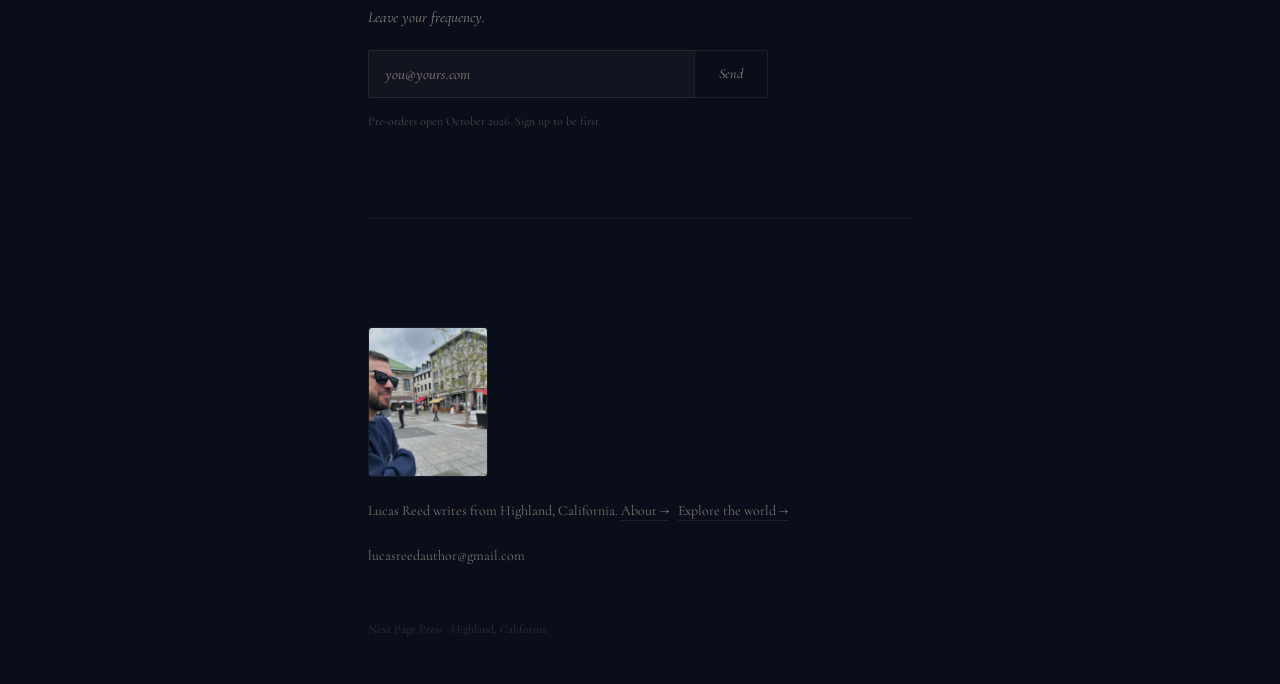
==== commit 4d884bd6: "Remove chapter 1 preview" ====
--- a/index.html
+++ b/index.html
@@ -392,15 +392,7 @@
     </div>
   </div>
 
-  <div class="chapter">
-    <div class="chapter-label">From Chapter 1</div>
-    <div class="chapter-text">
-      <p>He was not where he had been. He knew it before he opened his eyes.</p>
-      <p>His skull pounded in a way that suggested violence. Not a headache. Closer to the feeling of being reassembled by someone who doesn't read instructions.</p>
-      <p>He opened his eyes and the light was wrong.</p>
-    </div>
-    <div style="margin-top:24px"><a href="chapter1.html" style="font-size:15px;font-style:italic;color:var(--dim);text-decoration:none;border-bottom:1px solid rgba(201,169,110,.12);padding-bottom:2px;transition:all .3s">Read Chapter 1 &rarr;</a></div>
-  </div>
+
 
   <div class="signal" id="signal">
     <div class="signal-prompt">Leave your frequency.</div>
@@ -414,7 +406,7 @@
 
   <div class="ground">
     <img src="author.jpg" alt="Lucas Reed" class="author-photo">
-    <p>Lucas Reed writes from Highland, California. <a href="chapter1.html" style="color:var(--dim);border-bottom:1px solid rgba(201,169,110,.12);text-decoration:none;padding-bottom:1px;transition:all .3s">Read Chapter 1 &rarr;</a> &nbsp; <a href="about.html" style="color:var(--dim);border-bottom:1px solid rgba(201,169,110,.12);text-decoration:none;padding-bottom:1px;transition:all .3s">About &rarr;</a> &nbsp; <a href="world/" style="color:var(--dim);border-bottom:1px solid rgba(201,169,110,.12);text-decoration:none;padding-bottom:1px;transition:all .3s">Explore the world &rarr;</a></p>
+    <p>Lucas Reed writes from Highland, California. <a href="about.html" style="color:var(--dim);border-bottom:1px solid rgba(201,169,110,.12);text-decoration:none;padding-bottom:1px;transition:all .3s">About &rarr;</a> &nbsp; <a href="world/" style="color:var(--dim);border-bottom:1px solid rgba(201,169,110,.12);text-decoration:none;padding-bottom:1px;transition:all .3s">Explore the world &rarr;</a></p>
     <p style="margin-top:20px"><a href="mailto:lucasreedauthor@gmail.com">lucasreedauthor@gmail.com</a></p>
   </div>
 
